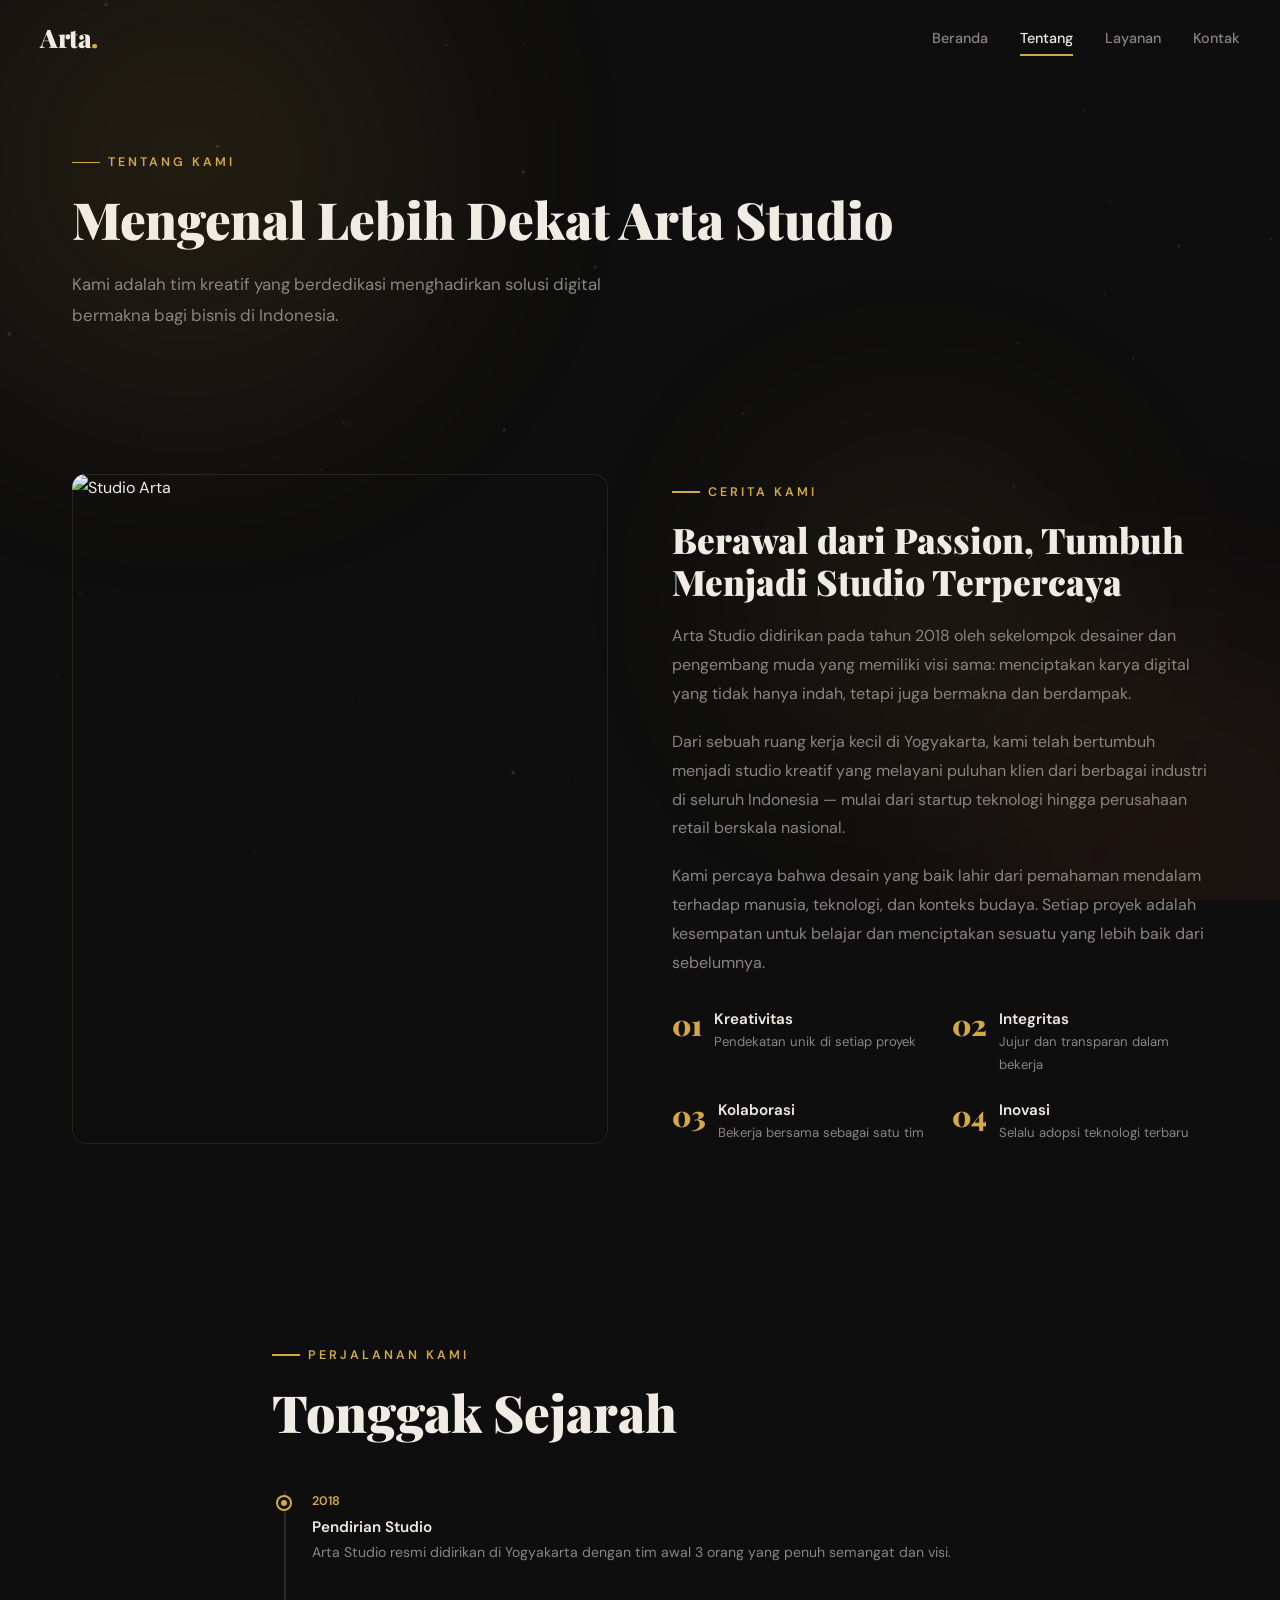
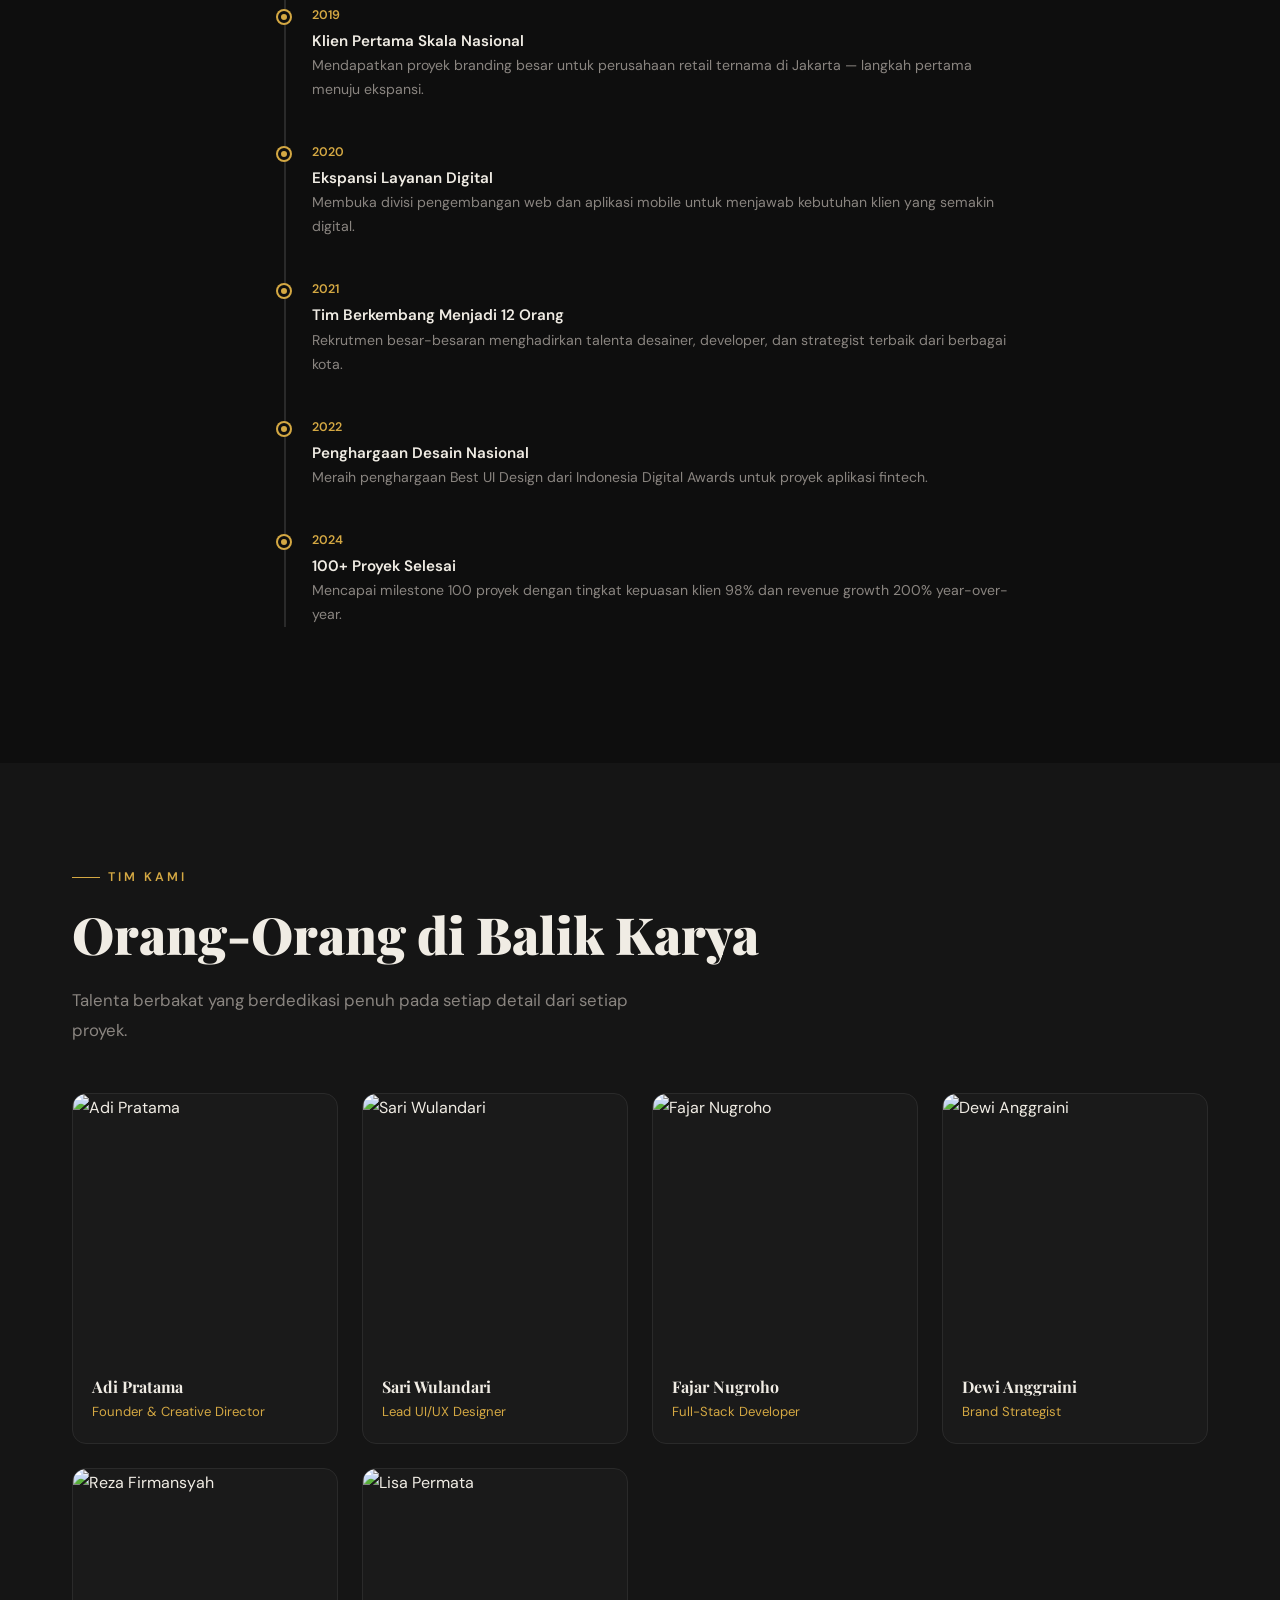
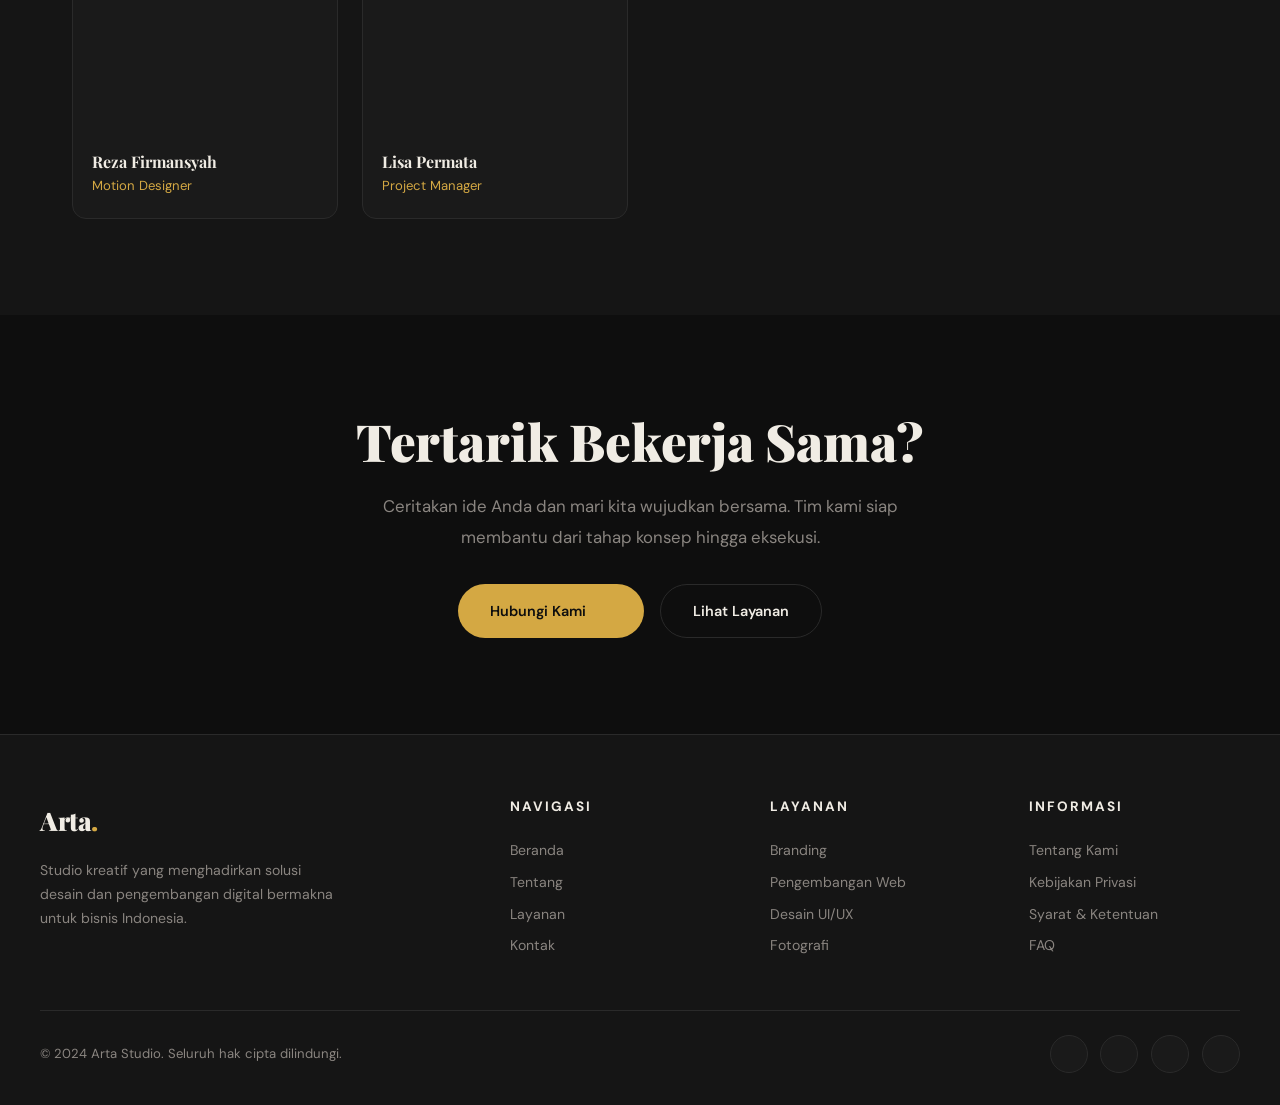
==== about.html @ 850c6747 "Add files via upload" ====
<!DOCTYPE html>
<html lang="id">
<head>
    <meta charset="UTF-8">
    <meta name="viewport" content="width=device-width, initial-scale=1.0">
    <title>Tentang Kami — Arta Studio</title>
    <link href="https://fonts.googleapis.com/css2?family=Playfair+Display:wght@400;700;900&family=DM+Sans:wght@300;400;500;600;700&display=swap" rel="stylesheet">
    <script src="https://unpkg.com/lucide@latest/dist/umd/lucide.js"></script>
    <link rel="stylesheet" href="style.css">
</head>
<body>

    <!-- Ambient Background -->
    <div class="ambient-bg">
        <div class="blob"></div>
        <div class="blob"></div>
        <div class="blob"></div>
    </div>

    <!-- Navigation -->
    <nav id="navbar">
        <div class="nav-inner">
            <a href="index.html" class="nav-logo">Arta<span>.</span></a>
            <div class="nav-links">
                <a href="index.html">Beranda</a>
                <a href="about.html" class="active">Tentang</a>
                <a href="services.html">Layanan</a>
                <a href="contact.html">Kontak</a>
            </div>
            <button class="hamburger" id="hamburger" aria-label="Menu navigasi">
                <span></span><span></span><span></span>
            </button>
        </div>
    </nav>

    <!-- Mobile Menu -->
    <div class="mobile-menu" id="mobileMenu">
        <a href="index.html">Beranda</a>
        <a href="about.html" class="active">Tentang</a>
        <a href="services.html">Layanan</a>
        <a href="contact.html">Kontak</a>
    </div>

    <!-- PAGE HEADER -->
    <section class="page-header">
        <div class="section-label">Tentang Kami</div>
        <h2 class="section-title">Mengenal Lebih Dekat Arta Studio</h2>
        <p class="section-desc">Kami adalah tim kreatif yang berdedikasi menghadirkan solusi digital bermakna bagi bisnis di Indonesia.</p>
    </section>

    <!-- ABOUT STORY -->
    <section class="section reveal">
        <div class="about-grid">
            <div class="about-image">
                <img src="https://picsum.photos/seed/about-studio-v3/800/1000.jpg" alt="Studio Arta">
            </div>
            <div class="about-text">
                <div class="section-label">Cerita Kami</div>
                <h2 class="section-title" style="font-size:clamp(1.6rem,3vw,2.2rem);">Berawal dari Passion, Tumbuh Menjadi Studio Terpercaya</h2>
                <p>Arta Studio didirikan pada tahun 2018 oleh sekelompok desainer dan pengembang muda yang memiliki visi sama: menciptakan karya digital yang tidak hanya indah, tetapi juga bermakna dan berdampak.</p>
                <p>Dari sebuah ruang kerja kecil di Yogyakarta, kami telah bertumbuh menjadi studio kreatif yang melayani puluhan klien dari berbagai industri di seluruh Indonesia — mulai dari startup teknologi hingga perusahaan retail berskala nasional.</p>
                <p>Kami percaya bahwa desain yang baik lahir dari pemahaman mendalam terhadap manusia, teknologi, dan konteks budaya. Setiap proyek adalah kesempatan untuk belajar dan menciptakan sesuatu yang lebih baik dari sebelumnya.</p>
                <div class="about-values">
                    <div class="value-item">
                        <span class="value-num">01</span>
                        <div>
                            <h4>Kreativitas</h4>
                            <p>Pendekatan unik di setiap proyek</p>
                        </div>
                    </div>
                    <div class="value-item">
                        <span class="value-num">02</span>
                        <div>
                            <h4>Integritas</h4>
                            <p>Jujur dan transparan dalam bekerja</p>
                        </div>
                    </div>
                    <div class="value-item">
                        <span class="value-num">03</span>
                        <div>
                            <h4>Kolaborasi</h4>
                            <p>Bekerja bersama sebagai satu tim</p>
                        </div>
                    </div>
                    <div class="value-item">
                        <span class="value-num">04</span>
                        <div>
                            <h4>Inovasi</h4>
                            <p>Selalu adopsi teknologi terbaru</p>
                        </div>
                    </div>
                </div>
            </div>
        </div>
    </section>

    <!-- TIMELINE -->
    <section class="section reveal" style="max-width:800px;">
        <div class="section-label">Perjalanan Kami</div>
        <h2 class="section-title">Tonggak Sejarah</h2>
        <div class="timeline">
            <div class="timeline-item">
                <div class="year">2018</div>
                <h4>Pendirian Studio</h4>
                <p>Arta Studio resmi didirikan di Yogyakarta dengan tim awal 3 orang yang penuh semangat dan visi.</p>
            </div>
            <div class="timeline-item">
                <div class="year">2019</div>
                <h4>Klien Pertama Skala Nasional</h4>
                <p>Mendapatkan proyek branding besar untuk perusahaan retail ternama di Jakarta — langkah pertama menuju ekspansi.</p>
            </div>
            <div class="timeline-item">
                <div class="year">2020</div>
                <h4>Ekspansi Layanan Digital</h4>
                <p>Membuka divisi pengembangan web dan aplikasi mobile untuk menjawab kebutuhan klien yang semakin digital.</p>
            </div>
            <div class="timeline-item">
                <div class="year">2021</div>
                <h4>Tim Berkembang Menjadi 12 Orang</h4>
                <p>Rekrutmen besar-besaran menghadirkan talenta desainer, developer, dan strategist terbaik dari berbagai kota.</p>
            </div>
            <div class="timeline-item">
                <div class="year">2022</div>
                <h4>Penghargaan Desain Nasional</h4>
                <p>Meraih penghargaan Best UI Design dari Indonesia Digital Awards untuk proyek aplikasi fintech.</p>
            </div>
            <div class="timeline-item">
                <div class="year">2024</div>
                <h4>100+ Proyek Selesai</h4>
                <p>Mencapai milestone 100 proyek dengan tingkat kepuasan klien 98% dan revenue growth 200% year-over-year.</p>
            </div>
        </div>
    </section>

    <!-- TEAM -->
    <section class="section reveal" style="background:var(--bg-alt);max-width:100%;padding-left:calc((100% - 1200px)/2 + 2rem);padding-right:calc((100% - 1200px)/2 + 2rem);">
        <div style="max-width:1200px;margin:0 auto;">
            <div class="section-label">Tim Kami</div>
            <h2 class="section-title">Orang-Orang di Balik Karya</h2>
            <p class="section-desc">Talenta berbakat yang berdedikasi penuh pada setiap detail dari setiap proyek.</p>
            <div class="team-grid">
                <div class="team-card">
                    <div class="team-card-img"><img src="https://picsum.photos/seed/team-adi-v3/480/480.jpg" alt="Adi Pratama"></div>
                    <div class="team-card-info">
                        <h4>Adi Pratama</h4>
                        <span>Founder & Creative Director</span>
                    </div>
                </div>
                <div class="team-card">
                    <div class="team-card-img"><img src="https://picsum.photos/seed/team-sari-v3/480/480.jpg" alt="Sari Wulandari"></div>
                    <div class="team-card-info">
                        <h4>Sari Wulandari</h4>
                        <span>Lead UI/UX Designer</span>
                    </div>
                </div>
                <div class="team-card">
                    <div class="team-card-img"><img src="https://picsum.photos/seed/team-fajar-v3/480/480.jpg" alt="Fajar Nugroho"></div>
                    <div class="team-card-info">
                        <h4>Fajar Nugroho</h4>
                        <span>Full-Stack Developer</span>
                    </div>
                </div>
                <div class="team-card">
                    <div class="team-card-img"><img src="https://picsum.photos/seed/team-dewi-v3/480/480.jpg" alt="Dewi Anggraini"></div>
                    <div class="team-card-info">
                        <h4>Dewi Anggraini</h4>
                        <span>Brand Strategist</span>
                    </div>
                </div>
                <div class="team-card">
                    <div class="team-card-img"><img src="https://picsum.photos/seed/team-reza-v3/480/480.jpg" alt="Reza Firmansyah"></div>
                    <div class="team-card-info">
                        <h4>Reza Firmansyah</h4>
                        <span>Motion Designer</span>
                    </div>
                </div>
                <div class="team-card">
                    <div class="team-card-img"><img src="https://picsum.photos/seed/team-lisa-v3/480/480.jpg" alt="Lisa Permata"></div>
                    <div class="team-card-info">
                        <h4>Lisa Permata</h4>
                        <span>Project Manager</span>
                    </div>
                </div>
            </div>
        </div>
    </section>

    <!-- CTA -->
    <section class="section reveal" style="text-align:center;">
        <h2 class="section-title">Tertarik Bekerja Sama?</h2>
        <p class="section-desc" style="margin:0 auto 2rem;">Ceritakan ide Anda dan mari kita wujudkan bersama. Tim kami siap membantu dari tahap konsep hingga eksekusi.</p>
        <div style="display:flex;gap:1rem;justify-content:center;flex-wrap:wrap;">
            <a href="contact.html" class="btn btn-primary">
                Hubungi Kami
                <i data-lucide="arrow-right" style="width:18px;height:18px;"></i>
            </a>
            <a href="services.html" class="btn btn-outline">Lihat Layanan</a>
        </div>
    </section>

    <!-- FOOTER -->
    <footer>
        <div class="footer-inner">
            <div class="footer-grid">
                <div class="footer-brand">
                    <a href="index.html" class="nav-logo">Arta<span>.</span></a>
                    <p>Studio kreatif yang menghadirkan solusi desain dan pengembangan digital bermakna untuk bisnis Indonesia.</p>
                </div>
                <div class="footer-col">
                    <h4>Navigasi</h4>
                    <a href="index.html">Beranda</a>
                    <a href="about.html">Tentang</a>
                    <a href="services.html">Layanan</a>
                    <a href="contact.html">Kontak</a>
                </div>
                <div class="footer-col">
                    <h4>Layanan</h4>
                    <a href="services.html">Branding</a>
                    <a href="services.html">Pengembangan Web</a>
                    <a href="services.html">Desain UI/UX</a>
                    <a href="services.html">Fotografi</a>
                </div>
                <div class="footer-col">
                    <h4>Informasi</h4>
                    <a href="about.html">Tentang Kami</a>
                    <a href="#">Kebijakan Privasi</a>
                    <a href="#">Syarat & Ketentuan</a>
                    <a href="#">FAQ</a>
                </div>
            </div>
            <div class="footer-bottom">
                <p>&copy; 2024 Arta Studio. Seluruh hak cipta dilindungi.</p>
                <div class="footer-socials">
                    <a href="#" aria-label="Instagram"><i data-lucide="instagram" style="width:18px;height:18px;"></i></a>
                    <a href="#" aria-label="Twitter"><i data-lucide="twitter" style="width:18px;height:18px;"></i></a>
                    <a href="#" aria-label="LinkedIn"><i data-lucide="linkedin" style="width:18px;height:18px;"></i></a>
                    <a href="#" aria-label="YouTube"><i data-lucide="youtube" style="width:18px;height:18px;"></i></a>
                </div>
            </div>
        </div>
    </footer>

    <div class="toast" id="toast"></div>
    <script src="script.js"></script>
</body>
</html>
---- style.css ----
/* ============================
   CSS VARIABLES & RESET
============================ */
:root {
    --bg: #0e0e0e;
    --bg-alt: #151515;
    --fg: #f0ece4;
    --fg-muted: #8a8580;
    --accent: #d4a843;
    --accent-hover: #e6bc5a;
    --accent-dim: rgba(212,168,67,0.1);
    --card: #1a1a1a;
    --card-hover: #222222;
    --border: #2a2a2a;
    --danger: #e74c3c;
    --success: #27ae60;
    --radius: 14px;
    --shadow: 0 8px 32px rgba(0,0,0,0.45);
    --transition: 0.35s cubic-bezier(0.4, 0, 0.2, 1);
}

*, *::before, *::after {
    margin: 0; padding: 0; box-sizing: border-box;
}

html { scroll-behavior: smooth; font-size: 16px; }

body {
    font-family: 'DM Sans', sans-serif;
    background: var(--bg);
    color: var(--fg);
    line-height: 1.7;
    overflow-x: hidden;
    -webkit-font-smoothing: antialiased;
}

h1, h2, h3, h4 { font-family: 'Playfair Display', serif; line-height: 1.2; }
a { text-decoration: none; color: inherit; transition: color var(--transition); }
img { max-width: 100%; display: block; }
ul { list-style: none; }

/* ============================
   AMBIENT BACKGROUND
============================ */
.ambient-bg {
    position: fixed; top: 0; left: 0;
    width: 100%; height: 100%;
    z-index: -1; pointer-events: none; overflow: hidden;
}
.ambient-bg .blob {
    position: absolute; border-radius: 50%;
    filter: blur(120px); opacity: 0.1;
    animation: blobFloat 20s ease-in-out infinite alternate;
}
.ambient-bg .blob:nth-child(1) {
    width: 500px; height: 500px; background: var(--accent);
    top: -10%; left: -5%;
}
.ambient-bg .blob:nth-child(2) {
    width: 400px; height: 400px; background: #c45e3a;
    bottom: -15%; right: -8%;
    animation-delay: -7s; animation-duration: 24s;
}
.ambient-bg .blob:nth-child(3) {
    width: 300px; height: 300px; background: var(--accent);
    top: 50%; left: 60%;
    animation-delay: -13s; animation-duration: 28s;
}
@keyframes blobFloat {
    0% { transform: translate(0,0) scale(1); }
    33% { transform: translate(40px,-30px) scale(1.1); }
    66% { transform: translate(-20px,50px) scale(0.95); }
    100% { transform: translate(30px,-20px) scale(1.05); }
}

/* ============================
   NAVIGATION
============================ */
nav {
    position: fixed; top: 0; left: 0; width: 100%; z-index: 1000;
    padding: 1rem 2rem;
    transition: background var(--transition), box-shadow var(--transition), padding var(--transition);
}
nav.scrolled {
    background: rgba(14,14,14,0.92);
    backdrop-filter: blur(16px);
    -webkit-backdrop-filter: blur(16px);
    box-shadow: 0 2px 24px rgba(0,0,0,0.3);
    padding: 0.7rem 2rem;
}
.nav-inner {
    max-width: 1200px; margin: 0 auto;
    display: flex; align-items: center; justify-content: space-between;
}
.nav-logo {
    font-family: 'Playfair Display', serif;
    font-size: 1.6rem; font-weight: 900;
    letter-spacing: -0.5px; color: var(--fg);
}
.nav-logo span { color: var(--accent); }
.nav-links { display: flex; gap: 2rem; align-items: center; }
.nav-links a {
    font-size: 0.9rem; font-weight: 500;
    color: var(--fg-muted); position: relative; padding: 4px 0;
}
.nav-links a::after {
    content: ''; position: absolute;
    bottom: -2px; left: 0; width: 0; height: 2px;
    background: var(--accent); transition: width var(--transition);
}
.nav-links a:hover, .nav-links a.active { color: var(--fg); }
.nav-links a:hover::after, .nav-links a.active::after { width: 100%; }

/* Hamburger */
.hamburger {
    display: none; flex-direction: column; gap: 5px;
    cursor: pointer; background: none; border: none;
    padding: 4px; z-index: 1001;
}
.hamburger span {
    display: block; width: 26px; height: 2px;
    background: var(--fg); border-radius: 2px;
    transition: var(--transition); transform-origin: center;
}
.hamburger.open span:nth-child(1) { transform: rotate(45deg) translate(5px,5px); }
.hamburger.open span:nth-child(2) { opacity: 0; }
.hamburger.open span:nth-child(3) { transform: rotate(-45deg) translate(5px,-5px); }

/* Mobile Menu */
.mobile-menu {
    display: none; position: fixed; top: 0; left: 0;
    width: 100%; height: 100vh;
    background: rgba(14,14,14,0.97);
    backdrop-filter: blur(20px); z-index: 999;
    flex-direction: column; align-items: center; justify-content: center;
    gap: 2.5rem; opacity: 0; transition: opacity 0.4s ease;
}
.mobile-menu.show { display: flex; opacity: 1; }
.mobile-menu a {
    font-family: 'Playfair Display', serif;
    font-size: 2rem; font-weight: 700;
    color: var(--fg-muted);
    transition: color var(--transition), transform var(--transition);
}
.mobile-menu a:hover, .mobile-menu a.active {
    color: var(--accent); transform: translateX(8px);
}

/* ============================
   COMMON ELEMENTS
============================ */
.section { padding: 6rem 2rem; max-width: 1200px; margin: 0 auto; }
.section-label {
    display: inline-flex; align-items: center; gap: 8px;
    font-size: 0.78rem; font-weight: 600;
    text-transform: uppercase; letter-spacing: 3px;
    color: var(--accent); margin-bottom: 1rem;
}
.section-label::before {
    content: ''; width: 28px; height: 1.5px; background: var(--accent);
}
.section-title {
    font-size: clamp(2rem, 5vw, 3.2rem);
    font-weight: 900; margin-bottom: 1.2rem; color: var(--fg);
}
.section-desc {
    font-size: 1.05rem; color: var(--fg-muted);
    max-width: 600px; line-height: 1.8;
}
.page-header {
    padding: 9rem 2rem 3rem; max-width: 1200px; margin: 0 auto;
}

/* Buttons */
.btn {
    display: inline-flex; align-items: center; gap: 8px;
    padding: 14px 32px; border-radius: 60px;
    font-family: 'DM Sans', sans-serif;
    font-size: 0.9rem; font-weight: 600;
    cursor: pointer; border: none;
    transition: all var(--transition);
}
.btn-primary { background: var(--accent); color: #0e0e0e; }
.btn-primary:hover {
    background: var(--accent-hover);
    transform: translateY(-2px);
    box-shadow: 0 8px 28px rgba(212,168,67,0.3);
}
.btn-outline { background: transparent; color: var(--fg); border: 1.5px solid var(--border); }
.btn-outline:hover {
    border-color: var(--accent); color: var(--accent);
    transform: translateY(-2px);
}

/* ============================
   HERO (HOME)
============================ */
.hero {
    min-height: 100vh; display: flex; align-items: center;
    padding: 8rem 2rem 4rem; max-width: 1200px; margin: 0 auto;
    position: relative;
}
.hero-content { max-width: 680px; }
.hero-badge {
    display: inline-flex; align-items: center; gap: 8px;
    padding: 8px 18px; background: var(--accent-dim);
    border: 1px solid rgba(212,168,67,0.2);
    border-radius: 60px; font-size: 0.8rem; font-weight: 500;
    color: var(--accent); margin-bottom: 2rem;
    animation: fadeInUp 0.8s ease 0.2s both;
}
.hero-badge .dot {
    width: 6px; height: 6px; background: var(--accent);
    border-radius: 50%; animation: pulse 2s infinite;
}
@keyframes pulse {
    0%,100% { opacity:1; transform:scale(1); }
    50% { opacity:0.4; transform:scale(0.8); }
}
.hero h1 {
    font-size: clamp(2.8rem,7vw,5rem);
    font-weight: 900; line-height: 1.05; margin-bottom: 1.5rem;
    animation: fadeInUp 0.8s ease 0.4s both;
}
.hero h1 .highlight { color: var(--accent); }
.hero p {
    font-size: 1.15rem; color: var(--fg-muted);
    max-width: 520px; margin-bottom: 2.5rem; line-height: 1.8;
    animation: fadeInUp 0.8s ease 0.6s both;
}
.hero-buttons {
    display: flex; gap: 1rem; flex-wrap: wrap;
    animation: fadeInUp 0.8s ease 0.8s both;
}
.hero-stats {
    display: flex; gap: 3rem; margin-top: 4rem;
    padding-top: 3rem; border-top: 1px solid var(--border);
    animation: fadeInUp 0.8s ease 1s both;
}
.hero-stat h3 {
    font-size: 2.2rem; font-weight: 900; color: var(--accent);
}
.hero-stat p { font-size: 0.85rem; color: var(--fg-muted); margin: 0; }
.hero-visual {
    position: absolute; right: -2%; top: 50%;
    transform: translateY(-50%);
    width: 440px; height: 520px;
    border-radius: 20px; overflow: hidden;
    animation: fadeInRight 1s ease 0.6s both;
}
.hero-visual img { width: 100%; height: 100%; object-fit: cover; }
.hero-visual::after {
    content: ''; position: absolute; inset: 0;
    background: linear-gradient(135deg, rgba(212,168,67,0.15), transparent 60%);
    pointer-events: none;
}
@keyframes fadeInUp {
    from { opacity:0; transform:translateY(30px); }
    to { opacity:1; transform:translateY(0); }
}
@keyframes fadeInRight {
    from { opacity:0; transform:translateY(-50%) translateX(40px); }
    to { opacity:1; transform:translateY(-50%) translateX(0); }
}

/* ============================
   SLIDESHOW
============================ */
.slideshow-section { padding: 4rem 2rem 6rem; max-width: 1200px; margin: 0 auto; }
.slideshow-container {
    position: relative; border-radius: var(--radius);
    overflow: hidden; aspect-ratio: 16/7; box-shadow: var(--shadow);
}
.slide {
    position: absolute; inset: 0; opacity: 0;
    transition: opacity 0.8s ease;
}
.slide.active { opacity: 1; }
.slide img { width: 100%; height: 100%; object-fit: cover; }
.slide-overlay {
    position: absolute; inset: 0;
    background: linear-gradient(to top, rgba(14,14,14,0.85) 0%, transparent 50%);
    display: flex; align-items: flex-end; padding: 2.5rem;
}
.slide-content h3 { font-size: 1.6rem; font-weight: 700; margin-bottom: 0.4rem; }
.slide-content p { color: var(--fg-muted); font-size: 0.95rem; }
.slide-controls {
    position: absolute; bottom: 2rem; right: 2rem;
    display: flex; gap: 0.5rem; z-index: 5;
}
.slide-btn {
    width: 42px; height: 42px; border-radius: 50%;
    background: rgba(255,255,255,0.1); backdrop-filter: blur(8px);
    border: 1px solid rgba(255,255,255,0.15);
    color: var(--fg); cursor: pointer;
    display: flex; align-items: center; justify-content: center;
    transition: all var(--transition);
}
.slide-btn:hover {
    background: var(--accent); color: #0e0e0e; border-color: var(--accent);
}
.slide-dots {
    position: absolute; bottom: 2rem; left: 50%;
    transform: translateX(-50%);
    display: flex; gap: 8px; z-index: 5;
}
.slide-dot {
    width: 8px; height: 8px; border-radius: 50%;
    background: rgba(255,255,255,0.3); cursor: pointer;
    transition: all var(--transition); border: none;
}
.slide-dot.active { background: var(--accent); width: 24px; border-radius: 4px; }

/* ============================
   SERVICE CARDS (HOME)
============================ */
.services-grid {
    display: grid; grid-template-columns: repeat(auto-fit, minmax(280px,1fr));
    gap: 1.5rem; margin-top: 3rem;
}
.service-card {
    background: var(--card); border: 1px solid var(--border);
    border-radius: var(--radius); padding: 2rem;
    transition: all var(--transition); position: relative; overflow: hidden;
}
.service-card::before {
    content: ''; position: absolute; top: 0; left: 0;
    width: 100%; height: 3px;
    background: linear-gradient(90deg, var(--accent), transparent);
    opacity: 0; transition: opacity var(--transition);
}
.service-card:hover {
    background: var(--card-hover);
    border-color: rgba(212,168,67,0.2);
    transform: translateY(-4px);
    box-shadow: 0 12px 40px rgba(0,0,0,0.3);
}
.service-card:hover::before { opacity: 1; }
.service-icon {
    width: 52px; height: 52px; background: var(--accent-dim);
    border-radius: 12px; display: flex; align-items: center;
    justify-content: center; margin-bottom: 1.2rem; color: var(--accent);
}
.service-card h3 { font-size: 1.2rem; font-weight: 700; margin-bottom: 0.6rem; }
.service-card p { font-size: 0.9rem; color: var(--fg-muted); line-height: 1.7; }

/* ============================
   TESTIMONIALS
============================ */
.testimonials-section { background: var(--bg-alt); padding: 6rem 2rem; }
.testimonials-inner { max-width: 1200px; margin: 0 auto; }
.testimonial-grid {
    display: grid; grid-template-columns: repeat(auto-fit, minmax(320px,1fr));
    gap: 1.5rem; margin-top: 3rem;
}
.testimonial-card {
    background: var(--card); border: 1px solid var(--border);
    border-radius: var(--radius); padding: 2rem;
    transition: all var(--transition);
}
.testimonial-card:hover {
    border-color: rgba(212,168,67,0.2); transform: translateY(-3px);
}
.testimonial-stars {
    color: var(--accent); font-size: 0.9rem;
    margin-bottom: 1rem; display: flex; gap: 2px;
}
.testimonial-card blockquote {
    font-size: 0.95rem; color: var(--fg-muted);
    line-height: 1.8; font-style: italic; margin-bottom: 1.5rem;
}
.testimonial-author { display: flex; align-items: center; gap: 12px; }
.testimonial-avatar {
    width: 42px; height: 42px; border-radius: 50%;
    object-fit: cover; border: 2px solid var(--border);
}
.testimonial-author h4 {
    font-family: 'DM Sans', sans-serif;
    font-size: 0.9rem; font-weight: 600;
}
.testimonial-author span { font-size: 0.8rem; color: var(--fg-muted); }

/* ============================
   ABOUT PAGE
============================ */
.about-grid {
    display: grid; grid-template-columns: 1fr 1fr;
    gap: 4rem; align-items: center;
}
.about-image {
    border-radius: var(--radius); overflow: hidden;
    position: relative; aspect-ratio: 4/5;
}
.about-image img { width: 100%; height: 100%; object-fit: cover; }
.about-image::after {
    content: ''; position: absolute; inset: 0;
    border: 1px solid rgba(212,168,67,0.15);
    border-radius: var(--radius); pointer-events: none;
}
.about-text p { color: var(--fg-muted); margin-bottom: 1.2rem; line-height: 1.8; }
.about-values {
    display: grid; grid-template-columns: 1fr 1fr;
    gap: 1.5rem; margin-top: 2rem;
}
.value-item { display: flex; align-items: flex-start; gap: 12px; }
.value-num {
    font-family: 'Playfair Display', serif;
    font-size: 1.8rem; font-weight: 900;
    color: var(--accent); line-height: 1;
}
.value-item h4 {
    font-family: 'DM Sans', sans-serif;
    font-size: 0.95rem; font-weight: 600; margin-bottom: 2px;
}
.value-item p { font-size: 0.82rem; color: var(--fg-muted); margin: 0; }

/* Timeline */
.timeline { position: relative; padding-left: 40px; margin-top: 3rem; }
.timeline::before {
    content: ''; position: absolute;
    left: 12px; top: 0; width: 2px; height: 100%;
    background: var(--border);
}
.timeline-item { position: relative; margin-bottom: 2.5rem; }
.timeline-item::before {
    content: ''; position: absolute;
    left: -34px; top: 6px; width: 12px; height: 12px;
    border-radius: 50%; background: var(--accent);
    border: 3px solid var(--bg);
    box-shadow: 0 0 0 2px var(--accent);
}
.timeline-item h4 {
    font-family: 'DM Sans', sans-serif;
    font-size: 0.95rem; font-weight: 600; margin-bottom: 4px;
}
.timeline-item .year {
    font-size: 0.78rem; color: var(--accent);
    font-weight: 600; margin-bottom: 6px;
}
.timeline-item p { font-size: 0.88rem; color: var(--fg-muted); line-height: 1.7; }

/* Team */
.team-grid {
    display: grid; grid-template-columns: repeat(auto-fit, minmax(240px,1fr));
    gap: 1.5rem; margin-top: 3rem;
}
.team-card {
    background: var(--card); border: 1px solid var(--border);
    border-radius: var(--radius); overflow: hidden;
    transition: all var(--transition);
}
.team-card:hover {
    transform: translateY(-4px);
    box-shadow: 0 12px 40px rgba(0,0,0,0.3);
}
.team-card-img { aspect-ratio: 1; overflow: hidden; }
.team-card-img img {
    width: 100%; height: 100%; object-fit: cover;
    transition: transform 0.6s ease;
}
.team-card:hover .team-card-img img { transform: scale(1.05); }
.team-card-info { padding: 1.2rem; }
.team-card-info h4 { font-size: 1rem; font-weight: 700; }
.team-card-info span { font-size: 0.82rem; color: var(--accent); }

/* ============================
   SERVICES PAGE
============================ */
.products-hero { padding: 9rem 2rem 2rem; max-width: 1200px; margin: 0 auto; text-align: center; }
.products-hero .section-desc { margin: 0 auto 2rem; }
.filter-bar { display: flex; justify-content: center; gap: 0.5rem; flex-wrap: wrap; margin-bottom: 3rem; }
.filter-btn {
    padding: 10px 24px; border-radius: 60px;
    background: var(--card); border: 1px solid var(--border);
    color: var(--fg-muted); font-family: 'DM Sans', sans-serif;
    font-size: 0.85rem; font-weight: 500; cursor: pointer;
    transition: all var(--transition);
}
.filter-btn:hover, .filter-btn.active {
    background: var(--accent); color: #0e0e0e; border-color: var(--accent);
}
.products-grid {
    display: grid; grid-template-columns: repeat(auto-fill, minmax(300px,1fr));
    gap: 1.5rem; padding-bottom: 4rem;
}
.product-card {
    background: var(--card); border: 1px solid var(--border);
    border-radius: var(--radius); overflow: hidden;
    transition: all var(--transition); cursor: pointer;
}
.product-card:hover {
    transform: translateY(-6px);
    box-shadow: 0 16px 48px rgba(0,0,0,0.4);
    border-color: rgba(212,168,67,0.2);
}
.product-card-img {
    aspect-ratio: 4/3; overflow: hidden; position: relative;
}
.product-card-img img {
    width: 100%; height: 100%; object-fit: cover;
    transition: transform 0.6s ease;
}
.product-card:hover .product-card-img img { transform: scale(1.08); }
.product-tag {
    position: absolute; top: 12px; left: 12px;
    padding: 4px 12px; background: var(--accent); color: #0e0e0e;
    border-radius: 60px; font-size: 0.72rem; font-weight: 700;
    text-transform: uppercase; letter-spacing: 1px;
}
.product-card-body { padding: 1.5rem; }
.product-card-body h3 { font-size: 1.1rem; font-weight: 700; margin-bottom: 0.4rem; }
.product-card-body p { font-size: 0.88rem; color: var(--fg-muted); margin-bottom: 1rem; line-height: 1.6; }
.product-footer { display: flex; align-items: center; justify-content: space-between; }
.product-price {
    font-family: 'Playfair Display', serif;
    font-size: 1.3rem; font-weight: 700; color: var(--accent);
}
.product-action {
    width: 38px; height: 38px; border-radius: 50%;
    background: var(--accent-dim); border: 1px solid rgba(212,168,67,0.2);
    color: var(--accent); display: flex; align-items: center;
    justify-content: center; cursor: pointer;
    transition: all var(--transition);
}
.product-action:hover { background: var(--accent); color: #0e0e0e; }

/* Pricing */
.pricing-grid {
    display: grid; grid-template-columns: repeat(auto-fit, minmax(300px,1fr));
    gap: 1.5rem; margin-top: 3rem;
}
.pricing-card {
    background: var(--card); border: 1px solid var(--border);
    border-radius: var(--radius); padding: 2.5rem 2rem;
    text-align: center; transition: all var(--transition); position: relative;
}
.pricing-card.featured {
    border-color: var(--accent); transform: scale(1.03);
}
.pricing-card.featured::before {
    content: 'Populer'; position: absolute;
    top: -1px; right: 24px; background: var(--accent);
    color: #0e0e0e; padding: 4px 16px;
    border-radius: 0 0 8px 8px; font-size: 0.75rem;
    font-weight: 700; text-transform: uppercase; letter-spacing: 1px;
}
.pricing-card:hover {
    transform: translateY(-4px);
    box-shadow: 0 12px 40px rgba(0,0,0,0.3);
}
.pricing-card.featured:hover { transform: scale(1.03) translateY(-4px); }
.pricing-card h3 { font-size: 1.3rem; margin-bottom: 0.5rem; }
.pricing-card .price {
    font-family: 'Playfair Display', serif;
    font-size: 3rem; font-weight: 900; color: var(--accent); margin: 1rem 0;
}
.pricing-card .price span {
    font-size: 1rem; font-weight: 400;
    color: var(--fg-muted); font-family: 'DM Sans', sans-serif;
}
.pricing-features { margin: 2rem 0; text-align: left; }
.pricing-features li {
    padding: 8px 0; font-size: 0.9rem; color: var(--fg-muted);
    display: flex; align-items: center; gap: 10px;
    border-bottom: 1px solid var(--border);
}
.pricing-features li:last-child { border: none; }
.pricing-features li .feat-icon { color: var(--accent); flex-shrink: 0; }

/* Process Steps */
.process-grid {
    display: grid; grid-template-columns: repeat(auto-fit, minmax(240px,1fr));
    gap: 1.5rem; margin-top: 3rem;
}
.process-card {
    background: var(--card); border: 1px solid var(--border);
    border-radius: var(--radius); padding: 2rem; text-align: center;
    transition: all var(--transition); position: relative;
}
.process-card:hover {
    border-color: rgba(212,168,67,0.2);
    transform: translateY(-3px);
}
.process-num {
    font-family: 'Playfair Display', serif;
    font-size: 3rem; font-weight: 900;
    color: rgba(212,168,67,0.15); line-height: 1; margin-bottom: 0.8rem;
}
.process-card h4 {
    font-family: 'DM Sans', sans-serif;
    font-size: 1rem; font-weight: 600; margin-bottom: 0.5rem;
}
.process-card p { font-size: 0.85rem; color: var(--fg-muted); line-height: 1.7; }

/* ============================
   CONTACT PAGE
============================ */
.contact-grid {
    display: grid; grid-template-columns: 1fr 1.2fr;
    gap: 3rem; margin-top: 3rem;
}
.contact-info-cards { display: flex; flex-direction: column; gap: 1.2rem; }
.contact-info-card {
    background: var(--card); border: 1px solid var(--border);
    border-radius: var(--radius); padding: 1.5rem;
    display: flex; align-items: flex-start; gap: 16px;
    transition: all var(--transition);
}
.contact-info-card:hover {
    border-color: rgba(212,168,67,0.2); transform: translateX(4px);
}
.contact-info-icon {
    width: 48px; height: 48px; background: var(--accent-dim);
    border-radius: 12px; display: flex; align-items: center;
    justify-content: center; color: var(--accent); flex-shrink: 0;
}
.contact-info-card h4 {
    font-family: 'DM Sans', sans-serif;
    font-size: 0.95rem; font-weight: 600; margin-bottom: 4px;
}
.contact-info-card p { font-size: 0.88rem; color: var(--fg-muted); line-height: 1.6; }
.map-placeholder {
    margin-top: 1.2rem; border-radius: var(--radius);
    overflow: hidden; height: 180px;
    background: var(--card); border: 1px solid var(--border);
    display: flex; align-items: center; justify-content: center;
    color: var(--fg-muted); font-size: 0.9rem; gap: 8px;
}
.contact-form-wrapper {
    background: var(--card); border: 1px solid var(--border);
    border-radius: var(--radius); padding: 2.5rem;
}
.form-group { margin-bottom: 1.2rem; }
.form-group label {
    display: block; font-size: 0.85rem; font-weight: 600;
    margin-bottom: 6px; color: var(--fg);
}
.form-group label .required { color: var(--accent); }
.form-input {
    width: 100%; padding: 14px 16px;
    background: var(--bg); border: 1.5px solid var(--border);
    border-radius: 10px; color: var(--fg);
    font-family: 'DM Sans', sans-serif; font-size: 0.9rem;
    transition: all var(--transition); outline: none;
}
.form-input:focus {
    border-color: var(--accent);
    box-shadow: 0 0 0 3px rgba(212,168,67,0.1);
}
.form-input.error {
    border-color: var(--danger);
    box-shadow: 0 0 0 3px rgba(231,76,60,0.1);
}
.form-input.success { border-color: var(--success); }
.form-error {
    font-size: 0.78rem; color: var(--danger);
    margin-top: 4px; display: none;
}
.form-error.show { display: block; animation: shakeIn 0.4s ease; }
@keyframes shakeIn {
    0%,100% { transform:translateX(0); }
    25% { transform:translateX(-6px); }
    75% { transform:translateX(6px); }
}
textarea.form-input { min-height: 130px; resize: vertical; }
.form-row { display: grid; grid-template-columns: 1fr 1fr; gap: 1rem; }
.form-submit { width: 100%; margin-top: 0.5rem; }

/* Toast */
.toast {
    position: fixed; bottom: 2rem; right: 2rem;
    padding: 16px 24px; border-radius: var(--radius);
    font-size: 0.9rem; font-weight: 500; z-index: 2000;
    transform: translateY(120%); opacity: 0;
    transition: all 0.5s cubic-bezier(0.4,0,0.2,1);
    display: flex; align-items: center; gap: 10px;
    box-shadow: 0 12px 40px rgba(0,0,0,0.4);
}
.toast.show { transform: translateY(0); opacity: 1; }
.toast.success {
    background: #1a3a2a; border: 1px solid var(--success); color: #6ee7a0;
}
.toast.error {
    background: #3a1a1a; border: 1px solid var(--danger); color: #f08080;
}

/* ============================
   FOOTER
============================ */
footer {
    background: var(--bg-alt); border-top: 1px solid var(--border);
    padding: 4rem 2rem 2rem;
}
.footer-inner { max-width: 1200px; margin: 0 auto; }
.footer-grid {
    display: grid; grid-template-columns: 2fr 1fr 1fr 1fr;
    gap: 3rem; margin-bottom: 3rem;
}
.footer-brand .nav-logo { margin-bottom: 1rem; display: inline-block; }
.footer-brand p {
    font-size: 0.88rem; color: var(--fg-muted);
    line-height: 1.7; max-width: 300px;
}
.footer-col h4 {
    font-family: 'DM Sans', sans-serif;
    font-size: 0.85rem; font-weight: 700;
    text-transform: uppercase; letter-spacing: 2px;
    margin-bottom: 1.2rem; color: var(--fg);
}
.footer-col a {
    display: block; font-size: 0.88rem; color: var(--fg-muted);
    padding: 4px 0; transition: color var(--transition), transform var(--transition);
}
.footer-col a:hover { color: var(--accent); transform: translateX(4px); }
.footer-bottom {
    border-top: 1px solid var(--border); padding-top: 1.5rem;
    display: flex; justify-content: space-between;
    align-items: center; flex-wrap: wrap; gap: 1rem;
}
.footer-bottom p { font-size: 0.82rem; color: var(--fg-muted); }
.footer-socials { display: flex; gap: 0.8rem; }
.footer-socials a {
    width: 38px; height: 38px; border-radius: 50%;
    background: var(--card); border: 1px solid var(--border);
    display: flex; align-items: center; justify-content: center;
    color: var(--fg-muted); transition: all var(--transition);
}
.footer-socials a:hover {
    background: var(--accent); color: #0e0e0e;
    border-color: var(--accent); transform: translateY(-2px);
}

/* ============================
   SCROLL REVEAL
============================ */
.reveal {
    opacity: 0; transform: translateY(30px);
    transition: opacity 0.7s ease, transform 0.7s ease;
}
.reveal.visible { opacity: 1; transform: translateY(0); }

/* ============================
   LOADING SCREEN
============================ */
.loader {
    position: fixed; inset: 0; background: var(--bg);
    z-index: 9999; display: flex; align-items: center;
    justify-content: center; flex-direction: column; gap: 1.5rem;
    transition: opacity 0.6s ease, visibility 0.6s ease;
}
.loader.hidden { opacity: 0; visibility: hidden; }
.loader-text {
    font-family: 'Playfair Display', serif;
    font-size: 2rem; font-weight: 900;
}
.loader-text span { color: var(--accent); }
.loader-bar {
    width: 120px; height: 3px; background: var(--border);
    border-radius: 3px; overflow: hidden;
}
.loader-bar-inner {
    width: 0%; height: 100%; background: var(--accent);
    border-radius: 3px; animation: loaderProgress 1.5s ease forwards;
}
@keyframes loaderProgress { 0% { width:0%; } 100% { width:100%; } }

/* ============================
   RESPONSIVE
============================ */
@media (max-width: 1024px) {
    .hero-visual { display: none; }
    .hero { max-width: 100%; }
    .about-grid { grid-template-columns: 1fr; gap: 2rem; }
    .contact-grid { grid-template-columns: 1fr; }
    .footer-grid { grid-template-columns: 1fr 1fr; gap: 2rem; }
}
@media (max-width: 768px) {
    .nav-links { display: none; }
    .hamburger { display: flex; }
    .hero h1 { font-size: 2.4rem; }
    .hero-stats { flex-direction: column; gap: 1.5rem; }
    .section { padding: 4rem 1.2rem; }
    .page-header { padding: 8rem 1.2rem 2rem; }
    .products-hero { padding: 8rem 1.2rem 2rem; }
    .about-values { grid-template-columns: 1fr; }
    .form-row { grid-template-columns: 1fr; }
    .footer-grid { grid-template-columns: 1fr; gap: 2rem; }
    .slideshow-container { aspect-ratio: 16/10; }
}
@media (max-width: 480px) {
    .hero h1 { font-size: 2rem; }
    .hero-buttons { flex-direction: column; }
    .btn { width: 100%; justify-content: center; }
    .pricing-card.featured { transform: scale(1); }
    .pricing-card.featured:hover { transform: translateY(-4px); }
}
@media (prefers-reduced-motion: reduce) {
    *, *::before, *::after {
        animation-duration: 0.01ms !important;
        transition-duration: 0.01ms !important;
    }
}
::-webkit-scrollbar { width: 8px; }
::-webkit-scrollbar-track { background: var(--bg); }
::-webkit-scrollbar-thumb { background: var(--border); border-radius: 4px; }
::-webkit-scrollbar-thumb:hover { background: var(--fg-muted); }
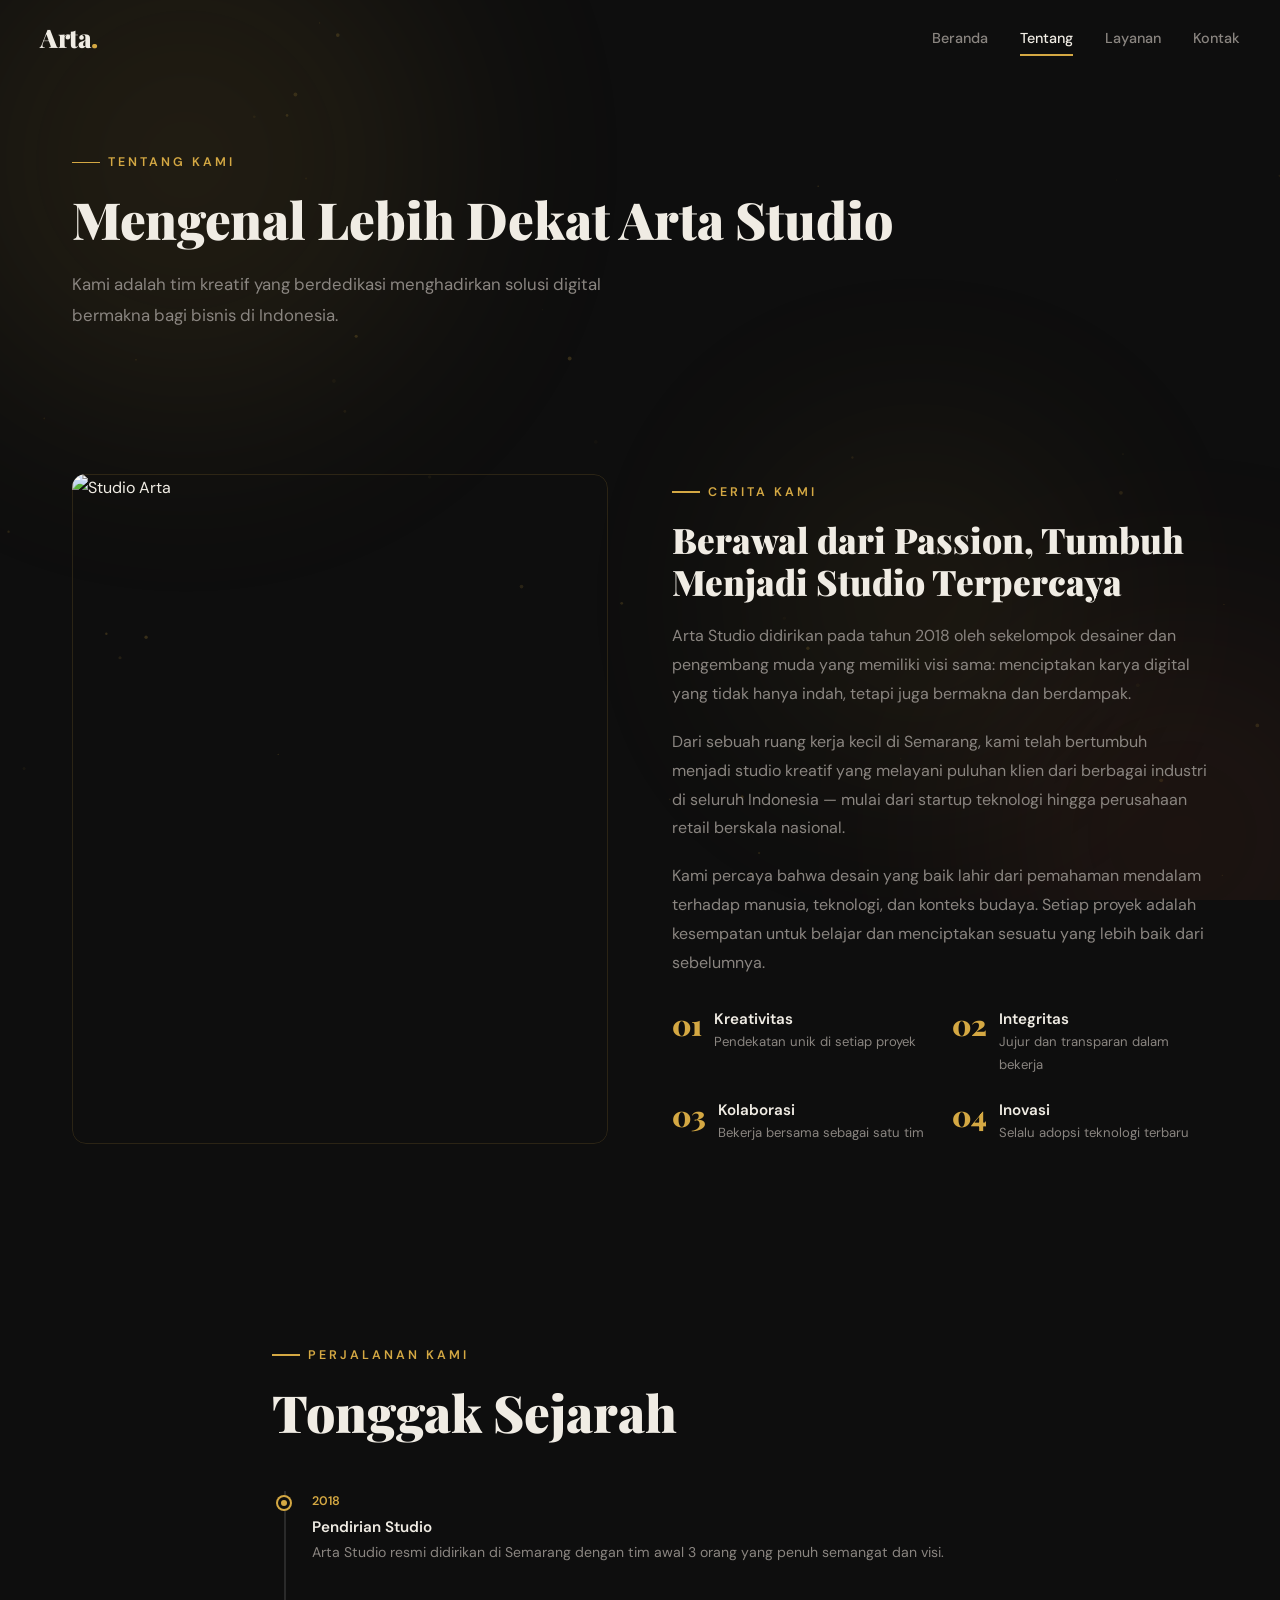
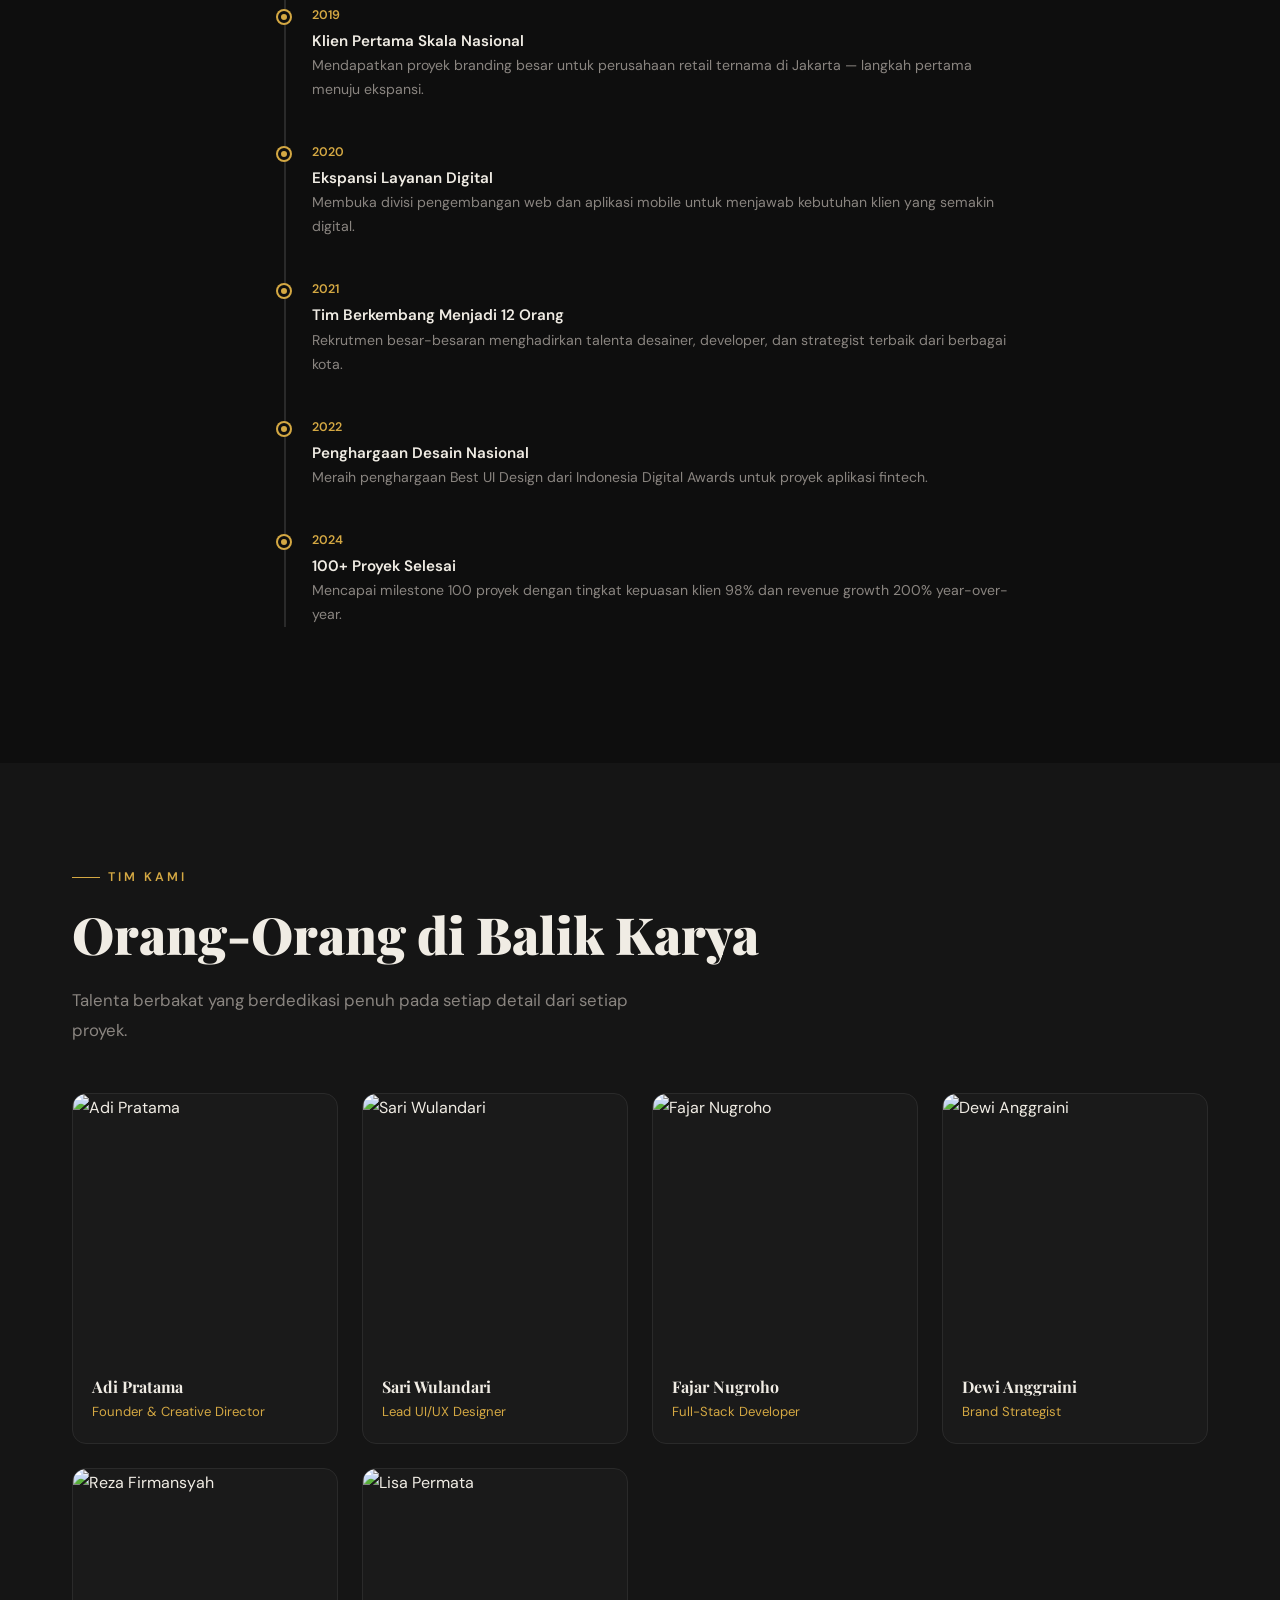
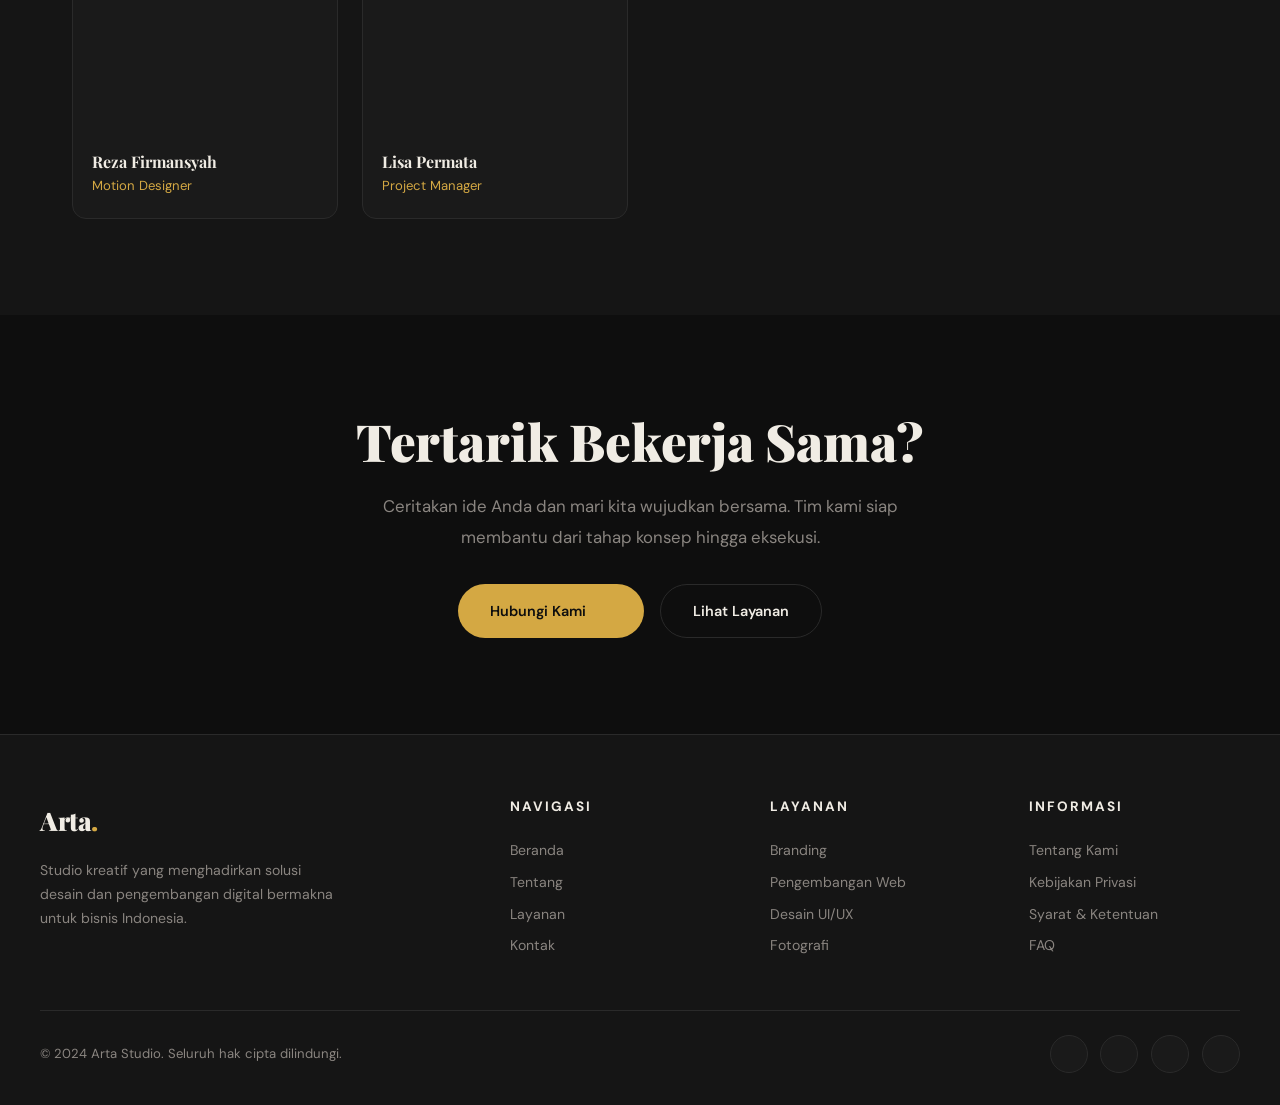
==== commit 4d36e2a7: "Update about.html" ====
--- a/about.html
+++ b/about.html
@@ -58,7 +58,7 @@
                 <div class="section-label">Cerita Kami</div>
                 <h2 class="section-title" style="font-size:clamp(1.6rem,3vw,2.2rem);">Berawal dari Passion, Tumbuh Menjadi Studio Terpercaya</h2>
                 <p>Arta Studio didirikan pada tahun 2018 oleh sekelompok desainer dan pengembang muda yang memiliki visi sama: menciptakan karya digital yang tidak hanya indah, tetapi juga bermakna dan berdampak.</p>
-                <p>Dari sebuah ruang kerja kecil di Yogyakarta, kami telah bertumbuh menjadi studio kreatif yang melayani puluhan klien dari berbagai industri di seluruh Indonesia — mulai dari startup teknologi hingga perusahaan retail berskala nasional.</p>
+                <p>Dari sebuah ruang kerja kecil di Semarang, kami telah bertumbuh menjadi studio kreatif yang melayani puluhan klien dari berbagai industri di seluruh Indonesia — mulai dari startup teknologi hingga perusahaan retail berskala nasional.</p>
                 <p>Kami percaya bahwa desain yang baik lahir dari pemahaman mendalam terhadap manusia, teknologi, dan konteks budaya. Setiap proyek adalah kesempatan untuk belajar dan menciptakan sesuatu yang lebih baik dari sebelumnya.</p>
                 <div class="about-values">
                     <div class="value-item">
@@ -102,7 +102,7 @@
             <div class="timeline-item">
                 <div class="year">2018</div>
                 <h4>Pendirian Studio</h4>
-                <p>Arta Studio resmi didirikan di Yogyakarta dengan tim awal 3 orang yang penuh semangat dan visi.</p>
+                <p>Arta Studio resmi didirikan di Semarang dengan tim awal 3 orang yang penuh semangat dan visi.</p>
             </div>
             <div class="timeline-item">
                 <div class="year">2019</div>
@@ -243,4 +243,4 @@
     <div class="toast" id="toast"></div>
     <script src="script.js"></script>
 </body>
-</html>+</html>
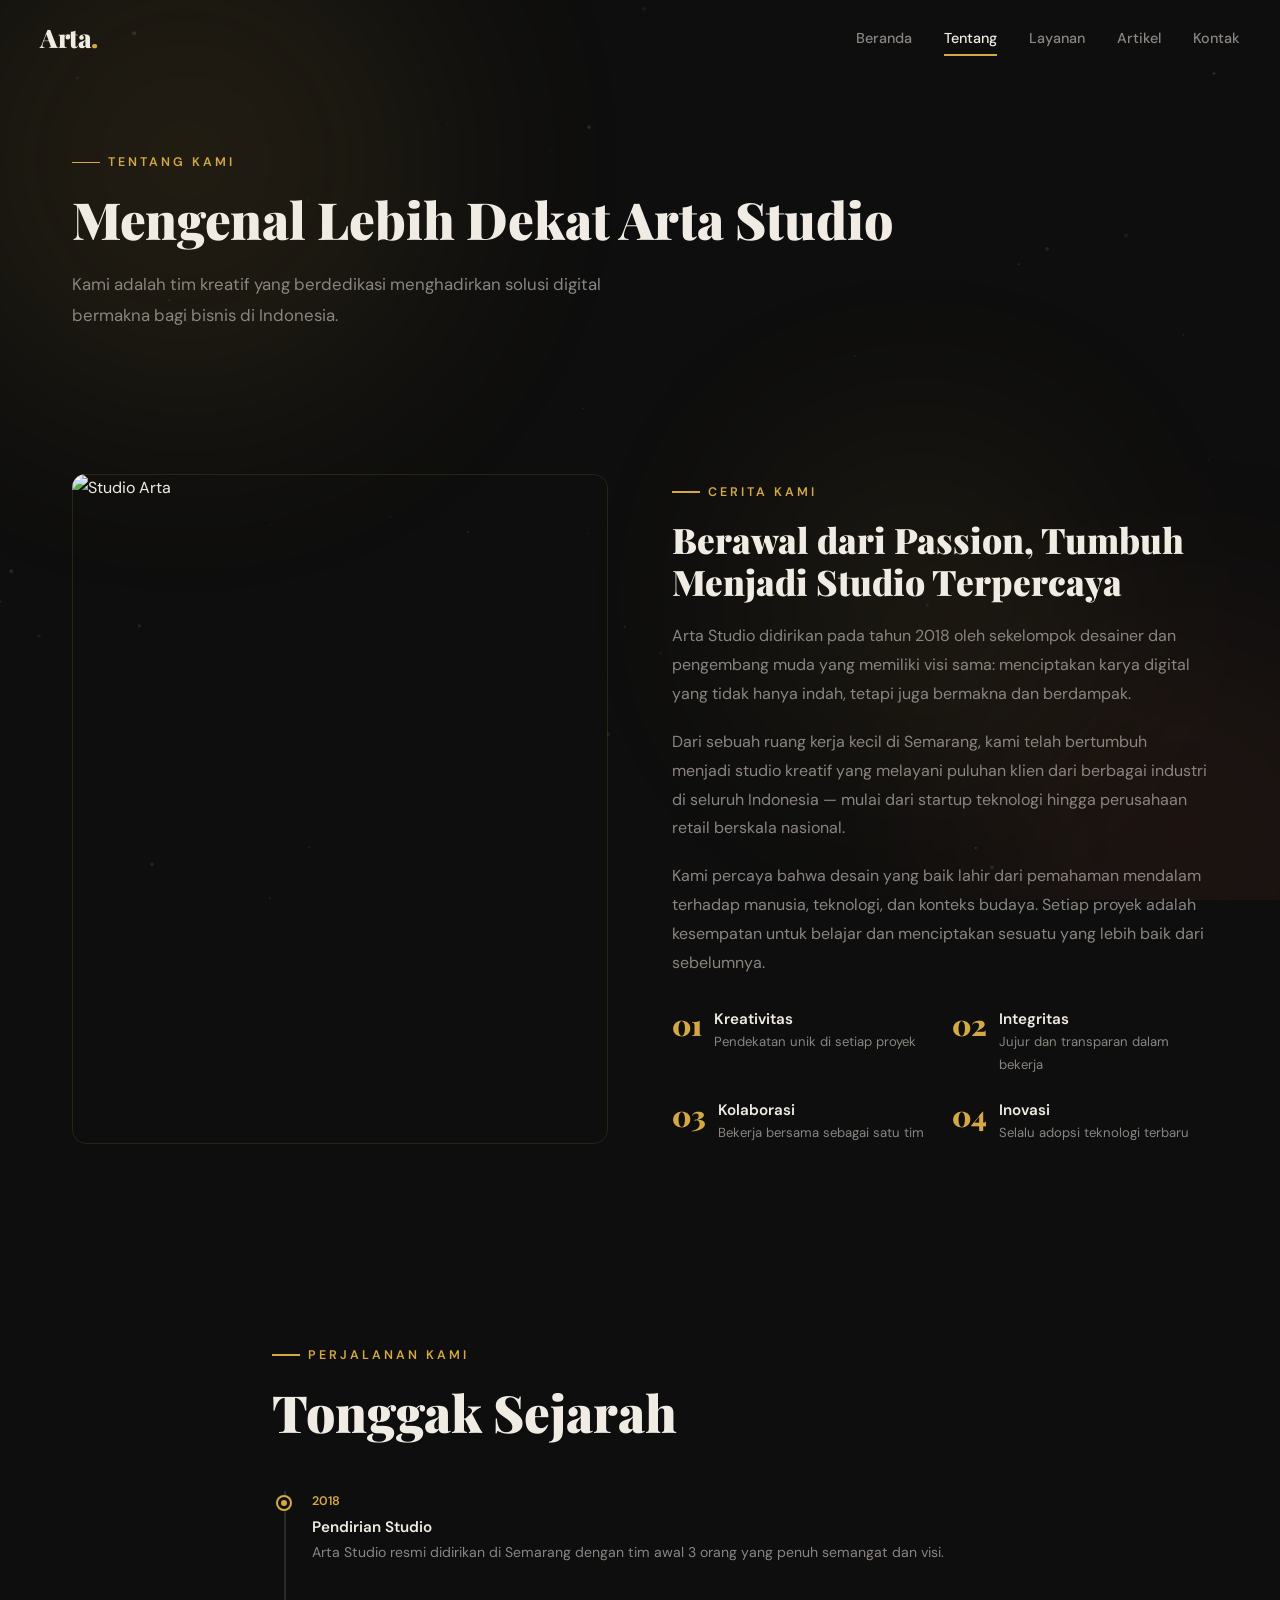
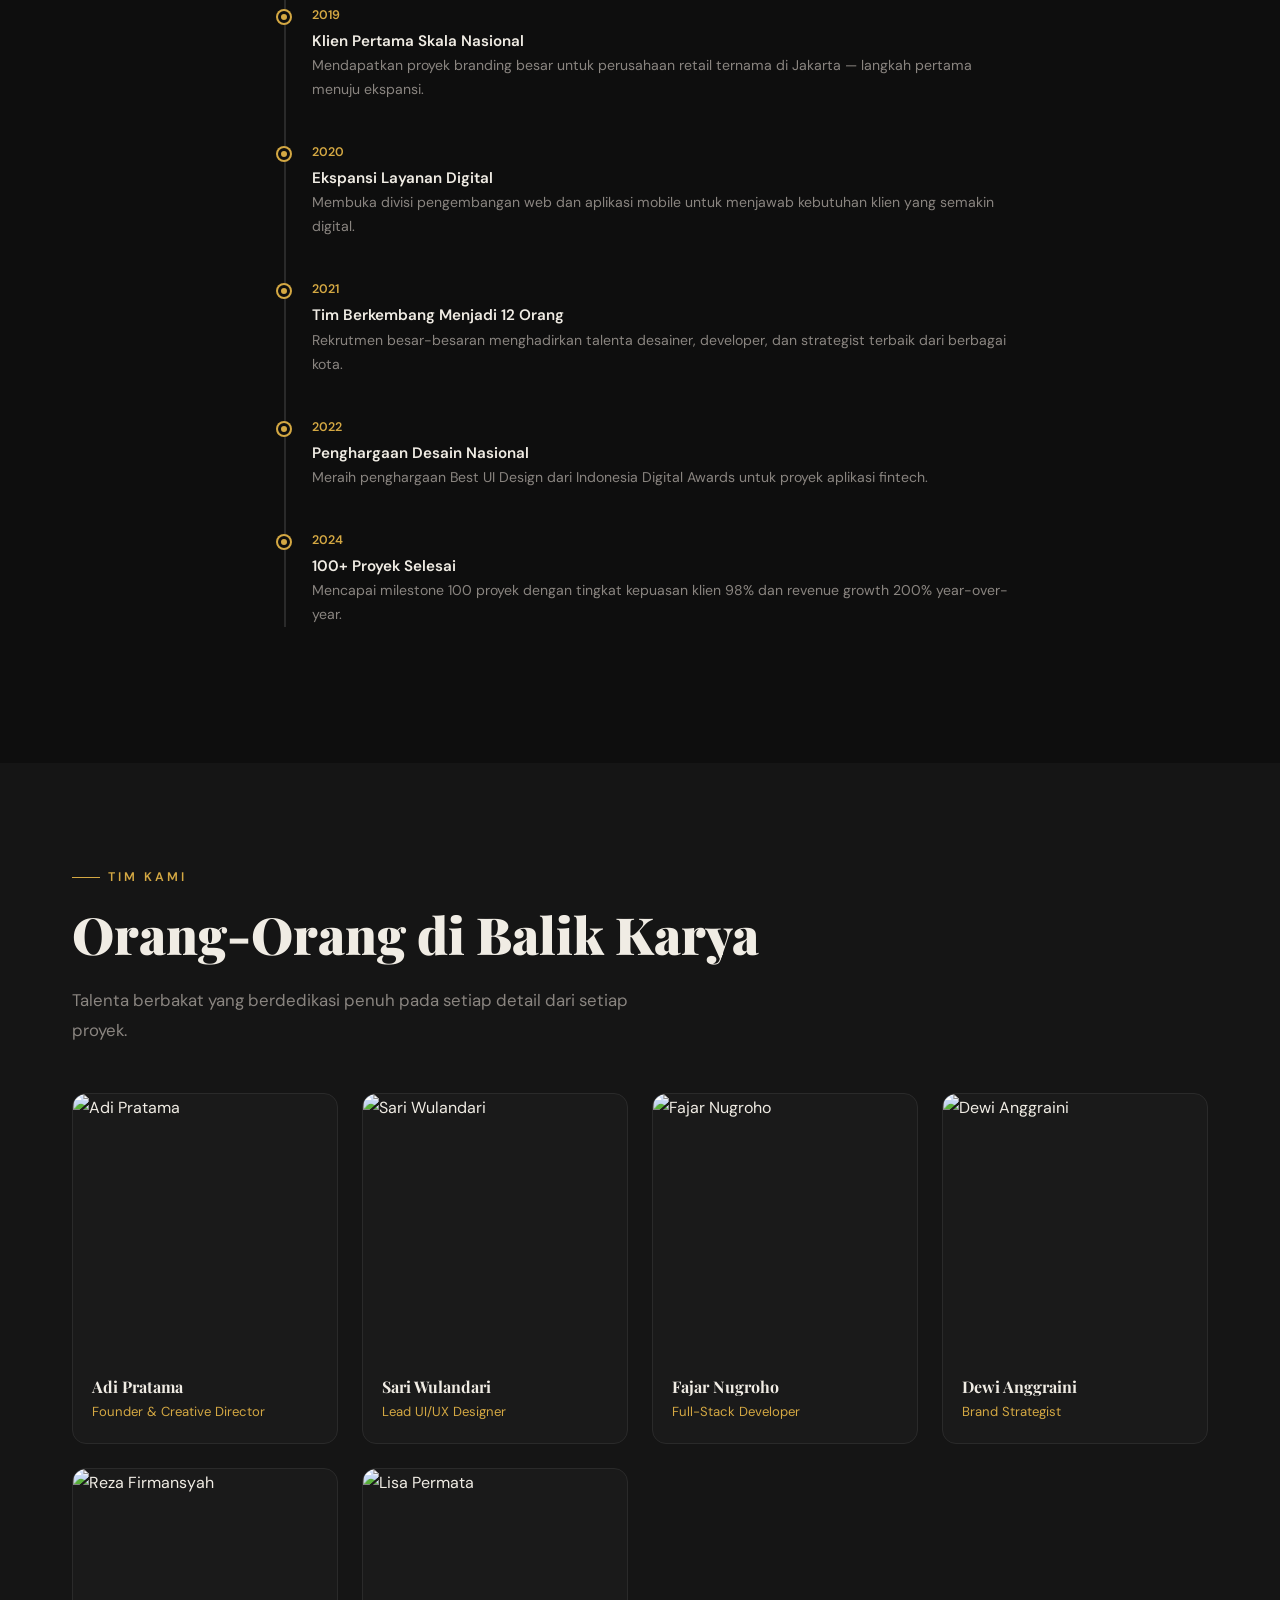
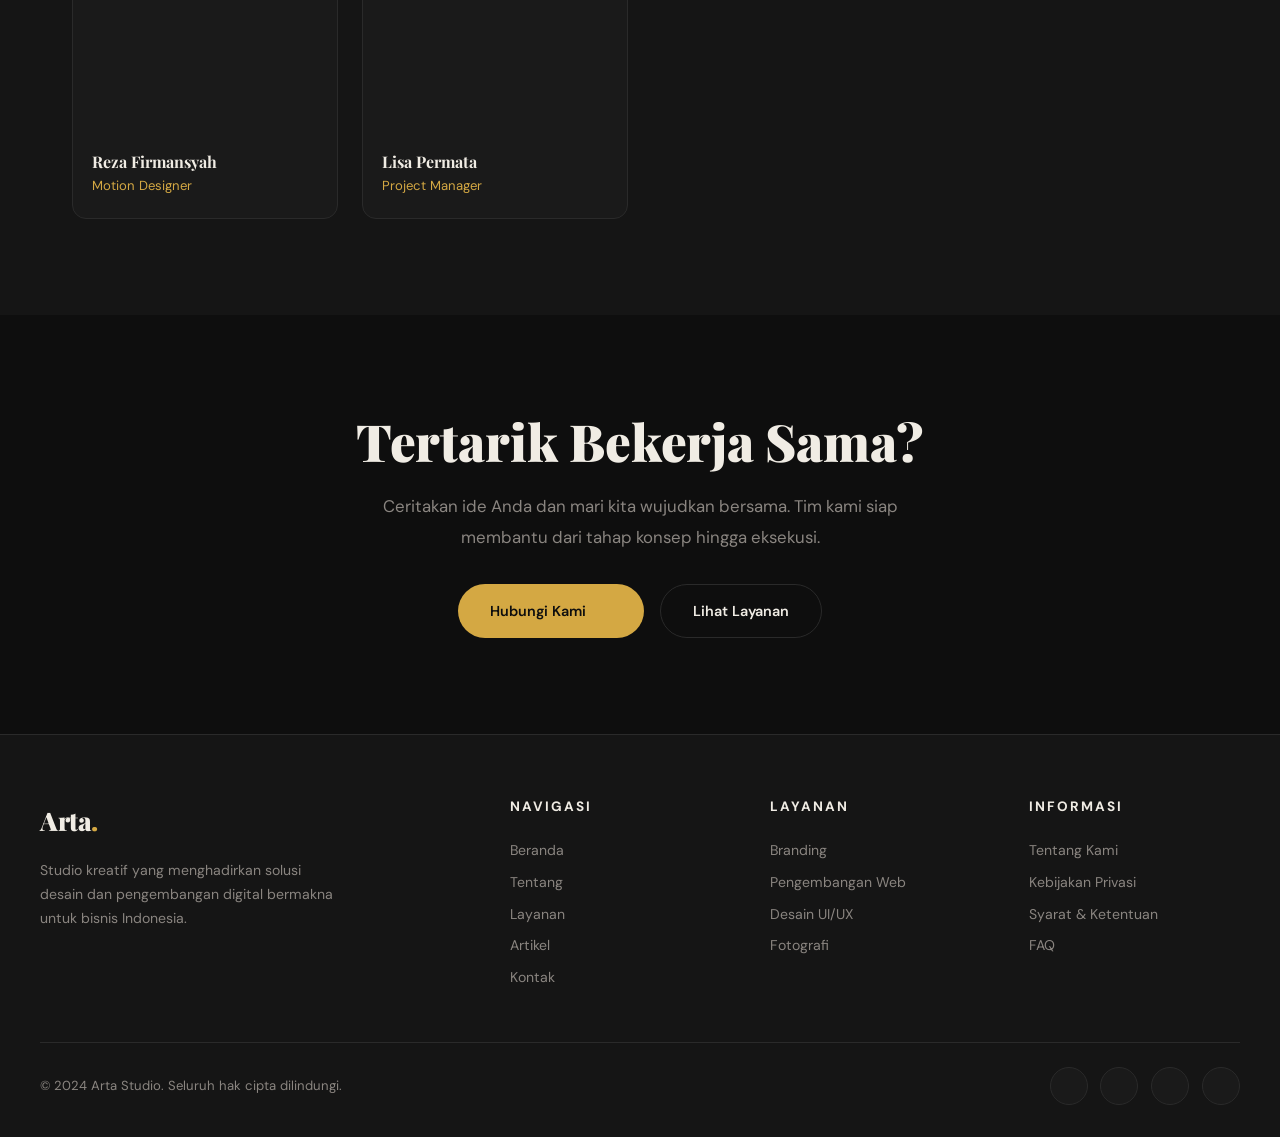
==== commit 1a051d5c: "Update about.html" ====
--- a/about.html
+++ b/about.html
@@ -25,6 +25,7 @@
                 <a href="index.html">Beranda</a>
                 <a href="about.html" class="active">Tentang</a>
                 <a href="services.html">Layanan</a>
+                <a href="articles.html">Artikel</a>
                 <a href="contact.html">Kontak</a>
             </div>
             <button class="hamburger" id="hamburger" aria-label="Menu navigasi">
@@ -38,6 +39,7 @@
         <a href="index.html">Beranda</a>
         <a href="about.html" class="active">Tentang</a>
         <a href="services.html">Layanan</a>
+        <a href="articles.html">Artikel</a>
         <a href="contact.html">Kontak</a>
     </div>
 
@@ -211,6 +213,7 @@
                     <a href="index.html">Beranda</a>
                     <a href="about.html">Tentang</a>
                     <a href="services.html">Layanan</a>
+                    <a href="articles.html">Artikel</a>
                     <a href="contact.html">Kontak</a>
                 </div>
                 <div class="footer-col">
